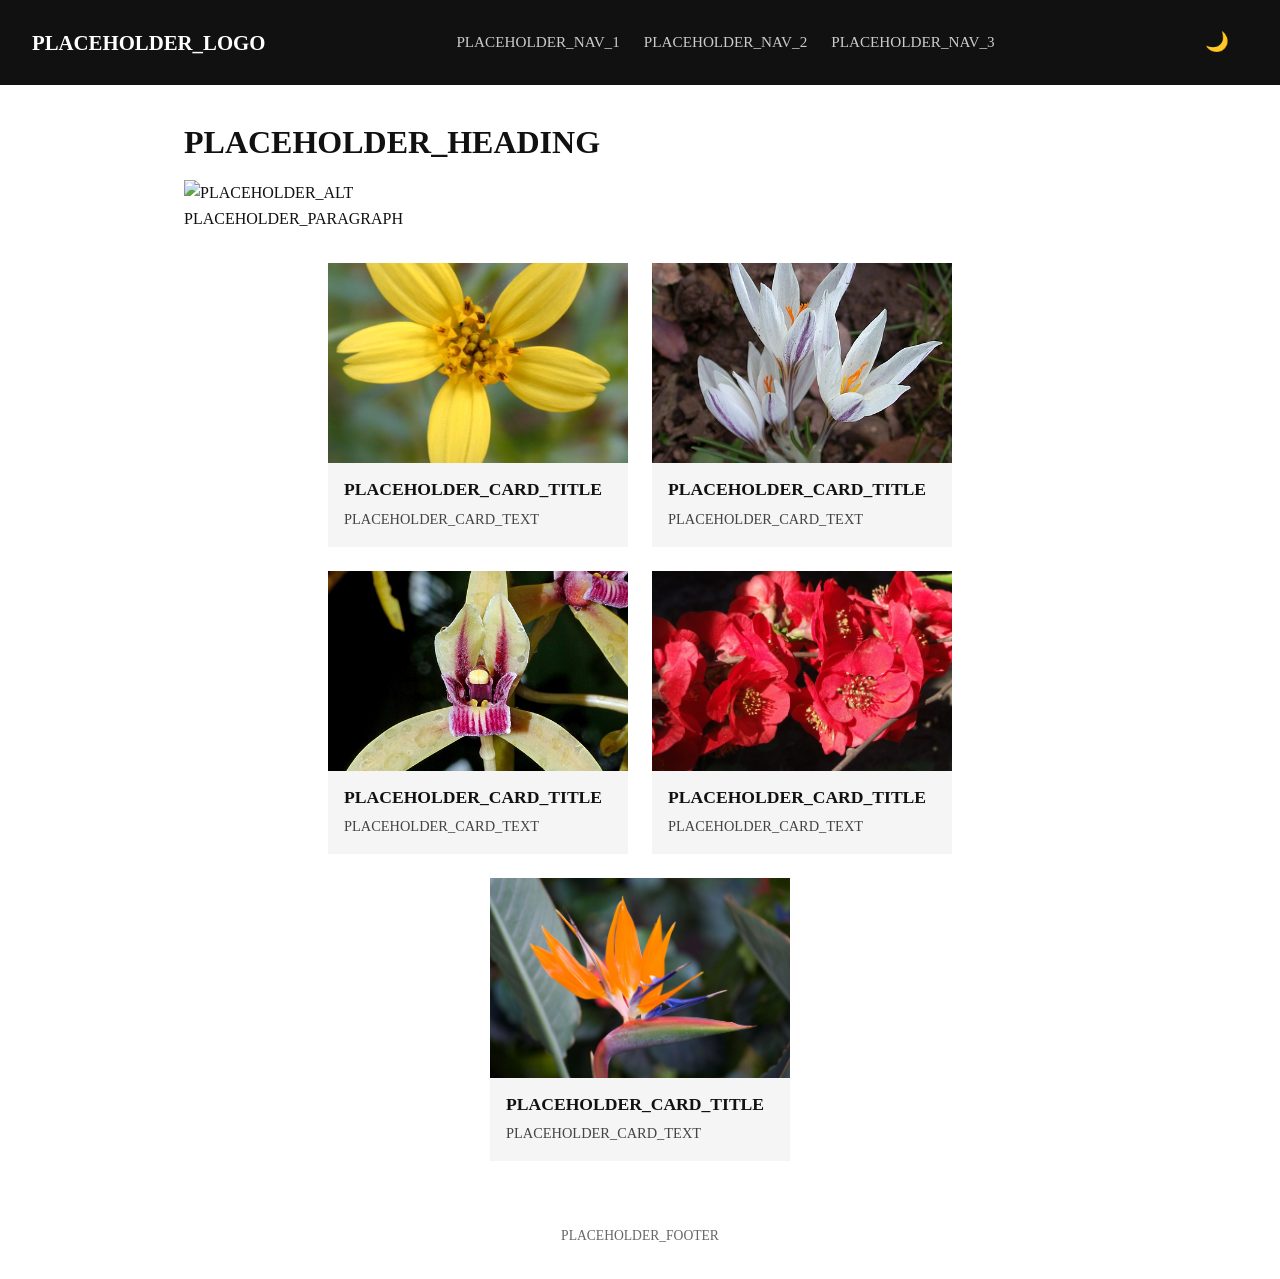
==== src/index.html @ cceaca62 "wip" ====
<!DOCTYPE html>
<html lang="en" data-theme="light">
<head>
  <meta charset="UTF-8">
  <meta name="viewport" content="width=device-width, initial-scale=1.0">
  <title>PLACEHOLDER_TITLE</title>
  <link rel="stylesheet" href="style.css">
</head>
<body>
  <header>
    <a href="index.html" class="logo">PLACEHOLDER_LOGO</a>
    <nav>
      <a href="index.html">PLACEHOLDER_NAV_1</a>
      <a href="gallery.html">PLACEHOLDER_NAV_2</a>
      <a href="about.html">PLACEHOLDER_NAV_3</a>
    </nav>
  </header>
  <main>
    <section>
      <h1>PLACEHOLDER_HEADING</h1>
      <img src="placeholder-hero.jpg" alt="PLACEHOLDER_ALT">
      <p>PLACEHOLDER_PARAGRAPH</p>
    </section>
    <section class="cards">
      <div class="card"><img src="Asteraceae.jpg" alt="Asteraceae"><h3>PLACEHOLDER_CARD_TITLE</h3><p>PLACEHOLDER_CARD_TEXT</p></div>
      <div class="card"><img src="Iridaceae.jpg" alt="Iridaceae"><h3>PLACEHOLDER_CARD_TITLE</h3><p>PLACEHOLDER_CARD_TEXT</p></div>
      <div class="card"><img src="Orchidaceae.jpg" alt="Orchidaceae"><h3>PLACEHOLDER_CARD_TITLE</h3><p>PLACEHOLDER_CARD_TEXT</p></div>
      <div class="card"><img src="Rosaceae.jpg" alt="Rosaceae"><h3>PLACEHOLDER_CARD_TITLE</h3><p>PLACEHOLDER_CARD_TEXT</p></div>
      <div class="card"><img src="Strelitziaceae.jpg" alt="Strelitziaceae"><h3>PLACEHOLDER_CARD_TITLE</h3><p>PLACEHOLDER_CARD_TEXT</p></div>
    </section>
  </main>
  <footer>PLACEHOLDER_FOOTER</footer>
  <script src="script.js"></script>
</body>
</html>
---- src/style.css ----
* {
  margin: 0;
  box-sizing: border-box;
}
body {
  font: 1rem/1.6 Georgia, serif;
  background: #fff;
  color: #111;
}
header {
  display: flex;
  align-items: center;
  justify-content: space-between;
  position: sticky;
  top: 0;
  padding: 1rem 2rem;
  background: #111;
  color: #fff;
}
.logo {
  font-size: 1.3rem;
  font-weight: bold;
  color: #fff;
  text-decoration: none;
}
nav {
  display: flex;
  gap: 1.5rem;
}
nav a {
  color: #ccc;
  text-decoration: none;
  font-size: 0.95rem;
}
nav a:hover {
  color: #fff;
}
section {
  max-width: 960px;
  margin: 2rem auto;
  padding: 0 1.5rem;
}
.cards {
  display: flex;
  flex-wrap: wrap;
  gap: 1.5rem;
  justify-content: center;
}
.card {
  flex: 1 1 260px;
  max-width: 300px;
  background: #f5f5f5;
}
.card img {
  width: 100%;
  height: 200px;
  object-fit: cover;
  display: block;
}
.card h3 {
  font-size: 1.1rem;
  margin: 0.75rem 1rem 0.25rem;
}
.card p {
  font-size: 0.9rem;
  margin: 0 1rem 1rem;
  color: #444;
}
h1 {
  font-size: 2rem;
  margin-bottom: 0.75rem;
}
p {
  margin-bottom: 1rem;
}
img {
  max-width: 100%;
  height: auto;
}
form {
  display: flex;
  flex-direction: column;
  gap: 0.75rem;
  max-width: 480px;
}
input, textarea {
  padding: 0.6rem;
  border: 1px solid #ccc;
  font: inherit;
}
button {
  padding: 0.7rem 1.2rem;
  background: #111;
  color: #fff;
  border: none;
  cursor: pointer;
  font: inherit;
  align-self: flex-start;
}
button:hover {
  background: #333;
}
footer {
  text-align: center;
  padding: 2rem;
  font-size: 0.85rem;
  color: #666;
}
[data-theme="dark"] body {
  background: #111;
  color: #eee;
}
[data-theme="dark"] header {
  background: #000;
}
[data-theme="dark"] .card {
  background: #1a1a1a;
}
[data-theme="dark"] .card p {
  color: #aaa;
}
[data-theme="dark"] input,
[data-theme="dark"] textarea {
  background: #1a1a1a;
  border-color: #333;
  color: #eee;
}
[data-theme="dark"] button {
  background: #eee;
  color: #111;
}
[data-theme="dark"] button:hover {
  background: #ccc;
}
[data-theme="dark"] footer {
  color: #666;
}
.theme-btn {
  background: none;
  border: none;
  color: #fff;
  font-size: 1.2rem;
  cursor: pointer;
}
@media (max-width: 600px) {
  header {
    flex-direction: column;
    gap: 0.5rem;
    padding: 1rem;
  }
  .card {
    max-width: 100%;
  }
  form {
    max-width: 100%;
  }
}
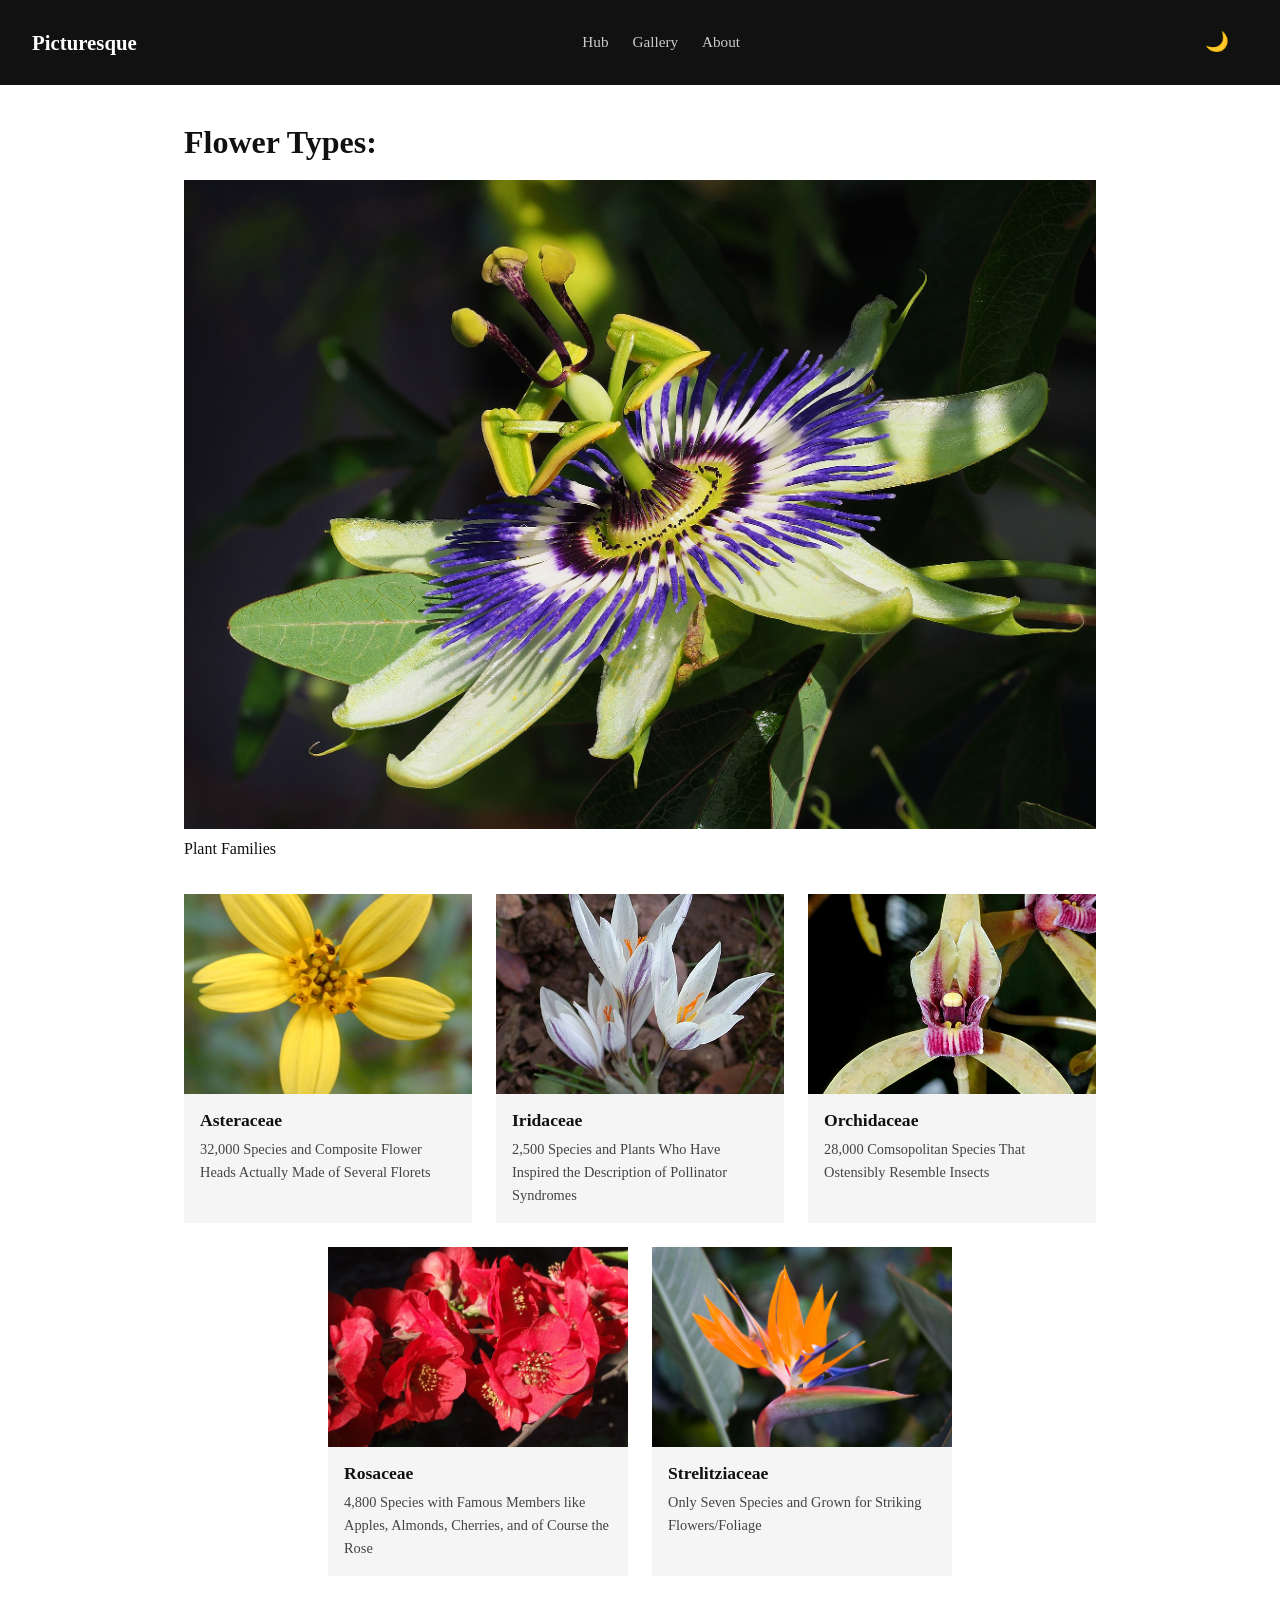
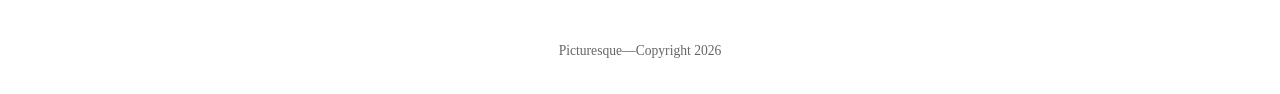
==== commit 6638b664: "proto" ====
--- a/src/index.html
+++ b/src/index.html
@@ -3,33 +3,33 @@
 <head>
   <meta charset="UTF-8">
   <meta name="viewport" content="width=device-width, initial-scale=1.0">
-  <title>PLACEHOLDER_TITLE</title>
+  <title>Picturesque</title>
   <link rel="stylesheet" href="style.css">
 </head>
 <body>
   <header>
-    <a href="index.html" class="logo">PLACEHOLDER_LOGO</a>
+    <a href="index.html" class="logo">Picturesque</a>
     <nav>
-      <a href="index.html">PLACEHOLDER_NAV_1</a>
-      <a href="gallery.html">PLACEHOLDER_NAV_2</a>
-      <a href="about.html">PLACEHOLDER_NAV_3</a>
+      <a href="index.html">Hub</a>
+      <a href="gallery.html">Gallery</a>
+      <a href="about.html">About</a>
     </nav>
   </header>
   <main>
     <section>
-      <h1>PLACEHOLDER_HEADING</h1>
-      <img src="placeholder-hero.jpg" alt="PLACEHOLDER_ALT">
-      <p>PLACEHOLDER_PARAGRAPH</p>
+      <h1>Flower Types:</h1>
+      <img src="hero.jpg" alt="Passiflora">
+      <p>Plant Families</p>
     </section>
     <section class="cards">
-      <div class="card"><img src="Asteraceae.jpg" alt="Asteraceae"><h3>PLACEHOLDER_CARD_TITLE</h3><p>PLACEHOLDER_CARD_TEXT</p></div>
-      <div class="card"><img src="Iridaceae.jpg" alt="Iridaceae"><h3>PLACEHOLDER_CARD_TITLE</h3><p>PLACEHOLDER_CARD_TEXT</p></div>
-      <div class="card"><img src="Orchidaceae.jpg" alt="Orchidaceae"><h3>PLACEHOLDER_CARD_TITLE</h3><p>PLACEHOLDER_CARD_TEXT</p></div>
-      <div class="card"><img src="Rosaceae.jpg" alt="Rosaceae"><h3>PLACEHOLDER_CARD_TITLE</h3><p>PLACEHOLDER_CARD_TEXT</p></div>
-      <div class="card"><img src="Strelitziaceae.jpg" alt="Strelitziaceae"><h3>PLACEHOLDER_CARD_TITLE</h3><p>PLACEHOLDER_CARD_TEXT</p></div>
+      <div class="card"><img src="Asteraceae.jpg" alt="Asteraceae"><h3>Asteraceae</h3><p>32,000 Species and Composite Flower Heads Actually Made of Several Florets</p></div>
+      <div class="card"><img src="Iridaceae.jpg" alt="Iridaceae"><h3>Iridaceae</h3><p>2,500 Species and Plants Who Have Inspired the Description of Pollinator Syndromes</p></div>
+      <div class="card"><img src="Orchidaceae.jpg" alt="Orchidaceae"><h3>Orchidaceae</h3><p>28,000 Comsopolitan Species That Ostensibly Resemble Insects</p></div>
+      <div class="card"><img src="Rosaceae.jpg" alt="Rosaceae"><h3>Rosaceae</h3><p>4,800 Species with Famous Members like Apples, Almonds, Cherries, and of Course the Rose</p></div>
+      <div class="card"><img src="Strelitziaceae.jpg" alt="Strelitziaceae"><h3>Strelitziaceae</h3><p>Only Seven Species and Grown for Striking Flowers/Foliage</p></div>
     </section>
   </main>
-  <footer>PLACEHOLDER_FOOTER</footer>
+  <footer>Picturesque—Copyright 2026</footer>
   <script src="script.js"></script>
 </body>
 </html>
